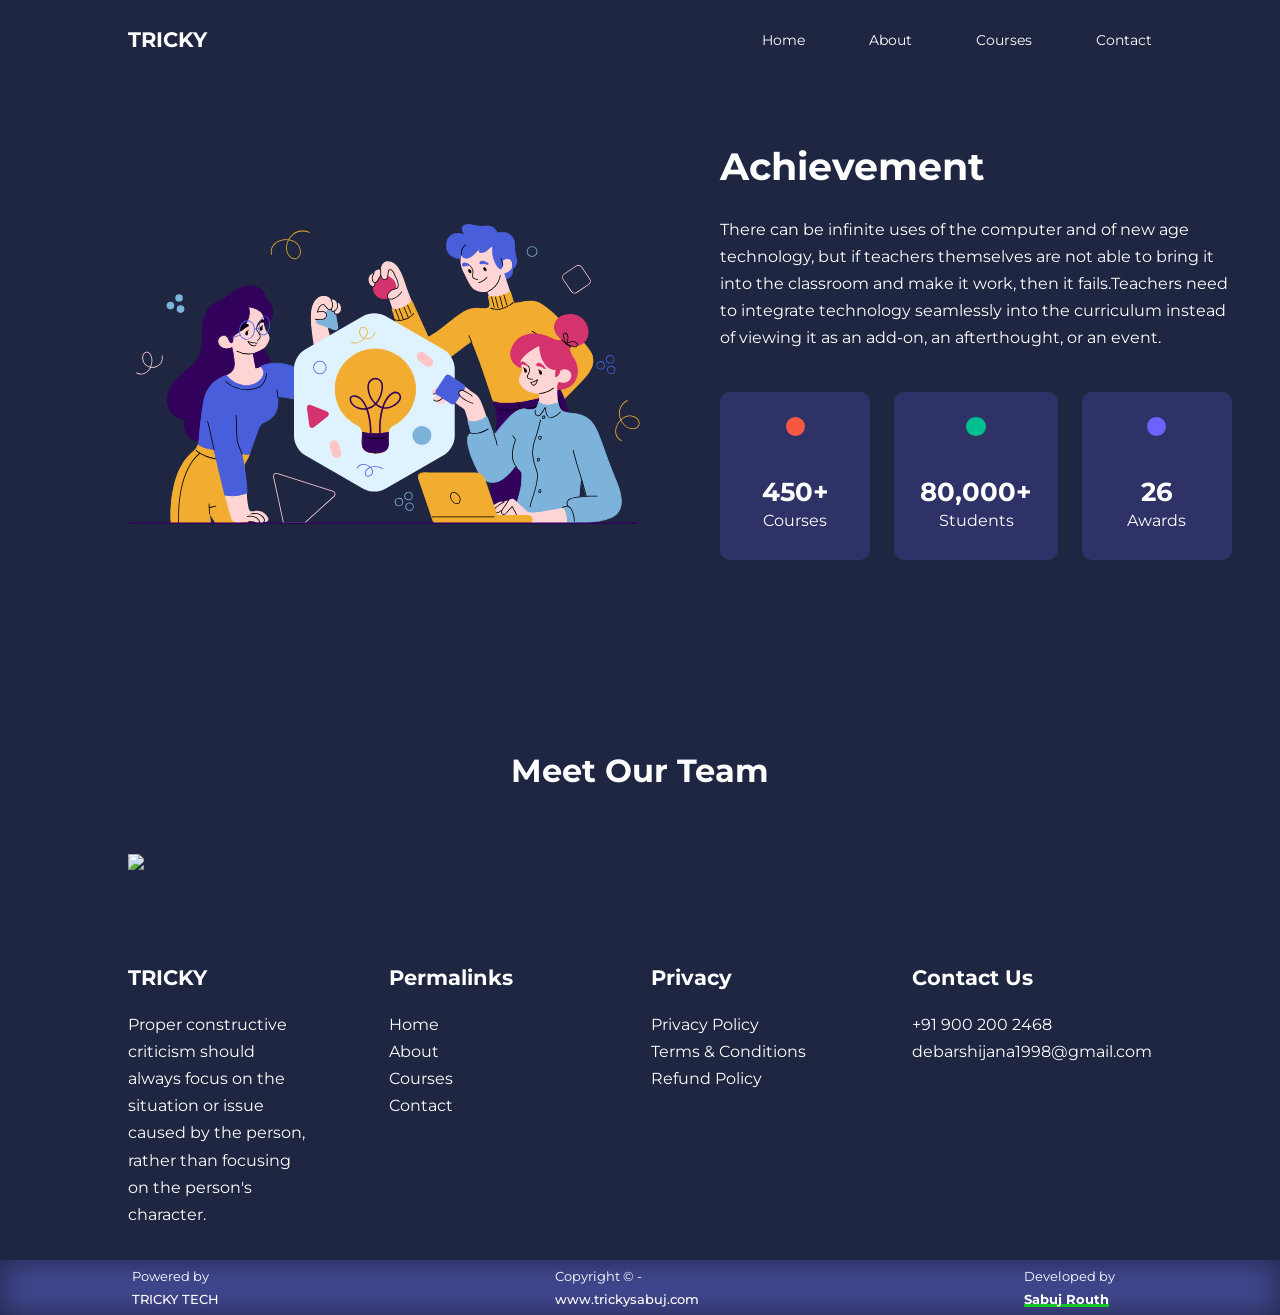
==== about.html @ ba18d48e "Adding about page" ====
<!DOCTYPE html>
<html lang="en">

<head>
    <meta charset="UTF-8">
    <meta http-equiv="X-UA-Compatible" content="IE=edge">
    <meta name="viewport" content="width=device-width, initial-scale=1.0">
    <title>TRICKY - A Responsive Multipage Personal Website using html, css, javascript.</title>
    <link rel="stylesheet" href="./css/style.css">
    <link rel="stylesheet" href="./css/about.css">

    <!-- iconscout -->
    <link rel="stylesheet" href="https://unicons.iconscout.com/release/v2.1.5/css/unicons.css">

    <!-- Google Font -->
    <link rel="preconnect" href="https://fonts.googleapis.com">
    <link rel="preconnect" href="https://fonts.gstatic.com" crossorigin>
    <link href="https://fonts.googleapis.com/css2?family=Montserrat:wght@300;400;500;600;700;800;900&display=swap"
        rel="stylesheet">


</head>

<body>
    <!-- Navbar -->
    <nav>
        <div class="container nav_container">
            <a href="index.html">
                <h4>TRICKY</h4>
            </a>
            <ui class="nav_menu">
                <li><a href="index.html">Home</a></li>
                <li><a href="about.html">About</a></li>
                <li><a href="course.html">Courses</a></li>
                <li><a href="contact.html">Contact</a></li>
            </ui>
            <button id="open-menu-btn"><i class="uil uil-bars"></i></button>
            <button id="close-menu-btn"><i class="uil uil-multiply"></i></button>
        </div>
    </nav>


    <section class="about_achievements">
        <div class="container about_achievements-container">
            <div class="about_achievements-left">
                <img src="./images/62x17504.svg" alt="">
            </div>
            <div class="about_achievements-right">
                <h1>Achievement</h1>
                <p>There can be infinite uses of the computer and of new age technology, but if teachers themselves are
                    not able to bring it into the classroom and make it work, then it fails.Teachers need to integrate
                    technology seamlessly into the curriculum instead of viewing it as an add-on, an afterthought, or an
                    event.</p>
                <div class="achievements_cards">
                    <article class="achievement_card">
                        <span class="achievement_icon">
                            <i class="uil uil-video"></i>
                        </span>
                        <h3>450+</h3>
                        <p>Courses</p>
                    </article>

                    <article class="achievement_card">
                        <span class="achievement_icon">
                            <i class="uil uil-user-plus"></i>
                        </span>
                        <h3>80,000+</h3>
                        <p>Students</p>
                    </article>

                    <article class="achievement_card">
                        <span class="achievement_icon">
                            <i class="uil uil-award"></i>
                        </span>
                        <h3>26</h3>
                        <p>Awards</p>
                    </article>
                </div>
            </div>
        </div>
    </section>


    <section class="team">
        <h2>Meet Our Team</h2>
        <div class="container team_container">
            <article class="team_member">
                <div class="team_member-image">
                    <img src="https://source.unsplash.com/mEZ3PoFGs_k/2400x3600">
                </div>
            </article>
        </div>
    </section>














    <footer>
        <div class="container footer_container">
            <div class="footer_1">
                <a href="index.html" class="footer_logo">
                    <h4>TRICKY</h4>
                </a>
                <P>
                    Proper constructive criticism should always
                    focus on the situation or issue caused by the person,
                    rather than focusing on the person's character.
                </P>
            </div>

            <div class="footer_2">
                <h4>Permalinks</h4>
                <ul class="permalinks">
                    <li><a href="index.html">Home</a></li>
                    <li><a href="about.html">About</a></li>
                    <li><a href="course.html">Courses</a></li>
                    <li><a href="contact.html">Contact</a></li>
                </ul>
            </div>

            <div class="footer_3">
                <h4>Privacy</h4>
                <ul class="privacy">
                    <li><a href="#">Privacy Policy</a></li>
                    <li><a href="#">Terms & Conditions</a></li>
                    <li><a href="#">Refund Policy</a></li>
                </ul>
            </div>

            <div class="footer_4">
                <h4>Contact Us</h4>
                <div>
                    <p><a href="tel:9002002468">+91 900 200 2468</a></p>
                    <p><a href="mailto:debarshijana1998@gmail.com">debarshijana1998@gmail.com</a></p>
                </div>
                <ui class="footer_socials">
                    <li class="rotate_icon">
                        <a href="https://www.facebook.com/sabujrouth2000"><i class="uil uil-facebook"></i></a>
                    </li>
                    <li class="rotate_icon">
                        <a href="https://www.instagram.com/iamsabujrouth/"><i class="uil uil-instagram"></i></a>
                    </li>
                    <li class="rotate_icon">
                        <a href="https://twitter.com/sabujrouth"><i class="uil uil-twitter"></i></a>
                    </li>
                    <li class="rotate_icon">
                        <a href="https://www.linkedin.com/in/sabuj-routh-168052175/"><i
                                class="uil uil-linkedin"></i></a>
                    </li>
                    <li class="rotate_icon">
                        <a href="https://github.com/sabujrouth2000"><i class="uil uil-github"></i></a>
                    </li>
                    <li class="rotate_icon">
                        <a href="https://www.youtube.com/channel/UCEs2rzSgex_l1B_Z2iqxURw"><i
                                class="uil uil-youtube"></i></a>
                    </li>
                </ui>
            </div>
        </div>

        <div class="footer_copyright">
            <div class="copyright_width">
                <small>Powered by <a class="font_weight">TRICKY TECH</a></small>
                <small>Copyright &copy; - <a class="font_weight">www.trickysabuj.com</a></small>
                <small>Developed by
                    <a href="mailto:iamsabujrouth@gmail.com" class="active"> Sabuj Routh</a>
                </small>
            </div>
        </div>
    </footer>


    <script src="./main.js"></script>


</body>

</html>
---- css/style.css ----
* {
    margin: 0;
    padding: 0;
    border: 0;
    outline: 0;
    text-decoration: none;
    list-style: none;
    box-sizing: border-box;
}

:root {
    --color-primary: #6c63ff;
    --color-success: #00bf8e;
    --color-warning: #f7c94b;
    --color-danger: #f75842;
    --color-danger-variant: Orgba(247, 88, 66, 0.4);
    --color-white: #fff;
    --color-light: rgba(255, 255, 255, 0.7);
    --color-black: #000;
    --color-bg: #1f2641;
    --color-bg1: #2e3267;
    --color-bg2: #424890;

    --container-width-1g: 80%;
    --container-width-md: 90%;
    --container-width-sm: 94%;

    --transition: all 400ms ease;
    --border-radius: 5px;
}

body {
    font-family: 'Montserrat', sans-serif;
    line-height: 1.7;
    color: var(--color-white);
    background: var(--color-bg);
}

.container {
    width: var(--container-width-1g);
    margin: auto;
}

section {
    padding: 6rem 0;
}

section h2 {
    text-align: center;
    margin-bottom: 4rem;
}

h1,
h2,
h3,
h4,
h5 {
    line-height: 1.2;
}

h1 {
    font-size: 2.4rem;
}

h2 {
    font-size: 2rem;
}

h3 {
    font-size: 1.6rem;
}

h4 {
    font-size: 1.3rem;
}

a {
    color: var(--color-white);
}

img {
    width: 100%;
    display: block;
    object-fit: cover;
}

/* ====================================Navbar Style Using CSS==================================== */
.btn {
    display: inline-block;
    background: var(--color-white);
    color: var(--color-black);
    padding: 1rem 2rem;
    border: 1px solid transparent;
    font-weight: 500;
    transition: var(--transition);
    border-radius: var(--border-radius);
}

.btn:hover {
    background: transparent;
    color: var(--color-white);
    border-color: var(--color-white);
}

.btn-primary {
    background: var(--color-danger);
    color: var(--color-white);
}

nav {
    background: transparent;
    width: 100vw;
    height: 5rem;
    position: fixed;
    top: 0;
    z-index: 11;
}

/* ====================================Cahnge Navbar Styles on Scrolling Using Javascript==================================== */
.window-scroll {
    background-color: var(--color-bg1);
    box-shadow: 0 1rem 2rem rgba(0, 0, 0, 0.3);
}

.nav_container {
    height: 100%;
    display: flex;
    justify-content: space-between;
    align-items: center;
}

nav button {
    display: none;
}

.nav_menu {
    display: flex;
    align-items: center;
    gap: 4rem;
}

.nav_menu a {
    font-size: 0.9rem;
    transition: var(--transition);
}

.nav_menu a:hover {
    color: var(--color-bg2);
}

/* ====================================Categories Style Using CSS==================================== */
header {
    position: relative;
    top: 5rem;
    overflow: hidden;
    height: 70vh;
    margin-bottom: 5rem;
}

.header_container {
    display: grid;
    grid-template-columns: 1fr 1fr;
    align-items: center;
    gap: 5rem;
    height: 100%;
}

.header_left p {
    margin: 1rem 0 2.4rem;
}

/* ====================================Categories Style Using CSS==================================== */
.categories {
    background: var(--color-bg1);
    height: 33rem;
}

.categories h1 {
    line-height: 1;
    margin-bottom: 3rem;
}

.categories_container {
    display: grid;
    grid-template-columns: 40% 60%;
}

.categories_left {
    margin-right: 4rem;
}

.categories_left p {
    margin: 1rem 0 3rem;
}

.categories_right {
    display: grid;
    grid-template-columns: repeat(3, 1fr);
    gap: 1.2rem;
}

.category {
    background: var(--color-bg2);
    padding: 2rem;
    border-radius: 20px;
    transition: var(--transition);
}

.category:hover {
    box-shadow: 0 3rem 3rem rgba(0, 0, 0, 0.3);
    z-index: 1;
}

.category:nth-child(2) .category_icon {
    background: var(--color-danger);
}

.category:nth-child(3) .category_icon {
    background: var(--color-success);
}

.category:nth-child(4) .category_icon {
    background: var(--color-warning);
}

.category:nth-child(5) .category_icon {
    background: var(--color-success);
}

.category_icon {
    background: var(--color-primary);
    padding: 0.7rem;
    border-radius: 12px;
}

.category h5 {
    margin: 2rem 0 1rem;
}

.category p {
    font-size: 0.85rem;
}

/* ====================================Courses Style Using CSS==================================== */
.courses {
    margin-top: 10rem;
}

.courses_container {
    display: grid;
    grid-template-columns: repeat(3, 1fr);
    gap: 2rem;

}

.course {
    background: var(--color-bg1);
    text-align: center;
    border: 1px solid transparent;
    transition: var(--transition);
    border-radius: var(--border-radius);
}

.course:hover {
    background: transparent;
    border-color: var(--color-primary);
}

.popular_courses_image {
    border-radius: var(--border-radius);
}

.course_info {
    padding: 2rem;
}

.course_info p {
    margin: 1.2rem 0 2rem;
    font-size: 0.9rem;
}

/* ====================================FAQs CSS==================================== */
.faqs {
    background: var(--color-bg1);
    box-shadow: inset 0 0 3rem rgba(0, 0, 0, 0.5);
}

.faqs_container {
    display: grid;
    grid-template-columns: 1fr 1fr;
    gap: 1rem;
}

.faq {
    padding: 2rem;
    display: flex;
    align-items: center;
    gap: 1.4rem;
    height: fit-content;
    background: var(--color-primary);
    cursor: pointer;
    border-radius: var(--border-radius);
}

.faq h4 {
    font-size: 1rem;
    line-height: 2.2;
}

.faq_icon {
    align-self: flex-start;
    font-size: 1.2rem;
}

.faq p {
    margin: 0.8rem;
    display: none;
}

.faq.open p {
    display: block;
}


/* ====================================Testimonials style using css==================================== */

.testimonials_container {
    overflow-x: hidden;
    position: relative;
    margin-bottom: 5rem;
}

.testimonials {
    padding-top: 2rem;
}

.avtar {
    width: 6rem;
    height: 6rem;
    border-radius: 50%;
    overflow: hidden;
    margin: 0 auto 1rem;
    border: 0.3rem solid var(--color-primary);
}

.testimonial_info {
    text-align: center;
}

.testimonial_body {
    background: var(--color-primary);
    padding: 2rem;
    margin-top: 3rem;
    position: relative;
    border-radius: var(--border-radius);
}

.testimonial_body::before {
    content: "";
    display: block;
    background: linear-gradient(135deg,
            transparent,
            var(--color-primary),
            var(--color-primary),
            var(--color-primary));
    width: 3rem;
    height: 3rem;
    position: absolute;
    left: 46%;
    top: -1.5rem;
    transform: rotate(45deg);
}

/* Footer style using css */
.footer {
    background: var(--color-bg1);
    padding-top: 5rem;
}

.footer_container {
    display: grid;
    grid-template-columns: repeat(4, 1fr);
    gap: 5rem;
}

.footer_container>div h4 {
    margin-bottom: 1.2rem;
}

.footer_1 p {
    margin: 0 0 2rem;
}

.footer ul li {
    margin-bottom: 0.7rem;
}

footer ul li a:hover {
    text-decoration: underline;
}

.footer_socials {
    display: flex;
    gap: 1rem;
    font-size: 25px;
    margin-top: 2rem;
}

.rotate_icon:hover {
    transition: 0.70s;
    transform: rotate(360deg);
    -webkit-transform: rotate(360deg);
    -ms-transform: rotate(360deg);

}

.footer_copyright {
    background: var(--color-bg2);
    padding: 5px;
    box-shadow: inset 0 0 2rem rgba(0, 0, 0, 0.5);
}

.copyright_width {
    width: var(--container-width-1g);
    display: flex;
    margin: 0 10%;
    gap: 19.2rem;
    
}

.font_weight {
    font-weight: 500;
}

.active {
    font-weight: 700;
    box-shadow: inset 0 -3px 0 0 rgba(0, 255, 0, 0.70);
}

/* =====================================Media Quaries for TABLETS============================================================================== */

@media screen and (max-width: 1024px) {
    /* body {
        background: rgb(7, 159, 116);
    } */

    .container {
        width: var(--container-width-md);
    }

    h1 {
        font-size: 2.2rem;
    }

    h2 {
        font-size: 1.7rem;
    }

    h3 {
        font-size: 1.4rem;
    }

    h4 {
        font-size: 1.2rem;
    }

    /* ====================================NAVBAR==================================== */
    nav button {
        display: inline-block;
        background: transparent;
        font-size: 1.8rem;
        color: var(--color-white);
        cursor: pointer;
    }

    nav button#close-menu-btn {
        display: none;
    }

    .nav_menu {
        position: fixed;
        top: 5rem;
        right: 5%;
        height: fit-content;
        width: 18rem;
        flex-direction: column;
        gap: 0;
        display: none;
    }

    .nav_menu li {
        width: 100%;
        height: 5.8rem;
        animation: animateNavItems 400ms linear forwards;
        transform-origin: top right;
        opacity: 0;
    }

    .nav_menu li:nth-child(2) {
        animation-delay: 100ms;
    }

    .nav_menu li:nth-child(3) {
        animation-delay: 200ms;
    }

    .nav_menu li:nth-child(4) {
        animation-delay: 300ms;
    }

    @keyframes animateNavItems {
        0% {
            transform: rotateZ(-90deg) rotateX(90deg) scale(0.1);
        }

        100% {
            transform: rotateZ(0) rotateX(0) scale(1);
            opacity: 1;
        }
    }


    .nav_menu li a {
        background: var(--color-primary);
        box-shadow: -4rem 6rem 10rem rgba(0, 0, 0, 0.6);
        width: 100%;
        height: 100%;
        display: grid;
        place-items: center;
    }

    .nav_menu li a:hover {
        background: var(--color-bg2);
        color: var(--color-white);

    }

    /* ====================================HEADER==================================== */

    header {
        height: 52vh;
        margin-bottom: 4rem;
    }

    .header_container {
        gap: 0;
        padding-bottom: 3rem;
    }

    /* ====================================CATEGORIES==================================== */

    .categories {
        height: auto;
    }

    .categories_container {
        grid-template-columns: 1fr;
        gap: 3rem;
    }

    .categories_left {
        margin-right: 0;
    }

    /* ====================================POPULAR COURSES==================================== */

    .courses {
        margin-top: 0;
    }

    .courses_container {
        grid-template-columns: 1fr 1fr;
    }

    /* ====================================FAQ==================================== */
    .faqs_container {
        grid-template-columns: 1fr;
    }

    .faq {
        padding: 1.5rem;
    }

    .testimonial_body::before {
        content: "";
        display: block;
        background: linear-gradient(135deg,
                transparent,
                var(--color-primary),
                var(--color-primary),
                var(--color-primary));
        width: 3rem;
        height: 3rem;
        position: absolute;
        left: 45%;
        top: -1.5rem;
        transform: rotate(45deg);
    }

    /* ====================================FOOTER==================================== */
    .footer_container {
        grid-template-columns: 1fr 1fr;
        gap: 1rem 5rem;
        margin-bottom: 2rem;
    }

    .copyright_width {
        width: var(--container-width-md);
        gap: 9.1rem;
        margin: 0 5%;
    }
}

/* ====================================MEDIA QUARIES (PHONES)==================================================================================== */

@media screen and (max-width: 600px) {
    .container {
        width: var(--container-width-sm);
    }

    /* ====================================NAV MENU==================================== */

    .nav_menu {
        right: 3%;
    }

    /* ====================================HEADER==================================== */
    header {
        height: 100vh;
    }

    .header_container {
        grid-template-columns: 1fr;
        text-align: center;
        margin-top: 0;
    }

    .header_left p {
        margin-bottom: 1.3rem;
    }

    /* ====================================CATEGORIES==================================== */
    .categories_right {
        grid-template-columns: 1fr 1fr;
        gap: 0.7rem;
    }

    /* .categories_left {
        text-align: center;
    } */

    .category {
        padding: 1rem;
        border-radius: 1rem;
    }

    .category_icon {
        margin-top: 4px;
        display: inline-block;
    }

    /* ====================================COURSES==================================== */
    .courses_container {
        grid-template-columns: 1fr;
    }

    .testimonial_body {
        padding: 1.2rem;
    }

    .testimonial_body::before {
        content: "";
        display: block;
        background: linear-gradient(135deg,
                transparent,
                var(--color-primary),
                var(--color-primary),
                var(--color-primary));
        width: 3rem;
        height: 3rem;
        position: absolute;
        left: 44%;
        top: -1.5rem;
        transform: rotate(45deg);
    }

    /* ====================================FOOTER==================================== */
    .footer_container {
        grid-template-columns: 1fr;
        text-align: center;
        gap: 2rem;
    }

    .footer_1 p {
        margin: 1rem auto;
    }

    .footer_socials {
        justify-content: center;
    }

    .copyright_width {
        width: var(--container-width-sm);
        display: grid;
        text-align: center;
        margin: 0 3%;
        gap: 0.7rem;
    }
}
---- css/about.css ----
/* =================================ACHIEVEMENT============================= */

.about_achievements {
    margin-top: 3rem;
}

.about_achievements-container {
    display: grid;
    grid-template-columns: 50% 50%;
    gap: 5rem;
}

.about_achievements-left {
    margin-top: 5rem;
}

.about_achievements-right>p {
    margin: 1.6rem 0 2.5rem;
}

.achievements_cards {
    display: grid;
    grid-template-columns: repeat(3, 1fr);
    gap: 1.5rem;
}

.achievement_card {
    background-color: var(--color-bg1);
    padding: 1.6rem;
    border-radius: 10px;
    text-align: center;
    transition: var(--transition);
}

.achievement_card:hover {
    background: var(--color-bg2);
    box-shadow: 0 3rem 3rem rgba(0, 0, 0, 0.3);
}

.achievement_icon {
    background-color: var(--color-danger);
    padding: 0.6rem;
    border-radius: 10px;
    display: inline-block;
    margin-bottom: 2rem;
    font-size: 2rem;
}

.achievement_card:nth-child(2) .achievement_icon {
    background: var(--color-success);
}

.achievement_card:nth-child(3) .achievement_icon {
    background: var(--color-primary);
}
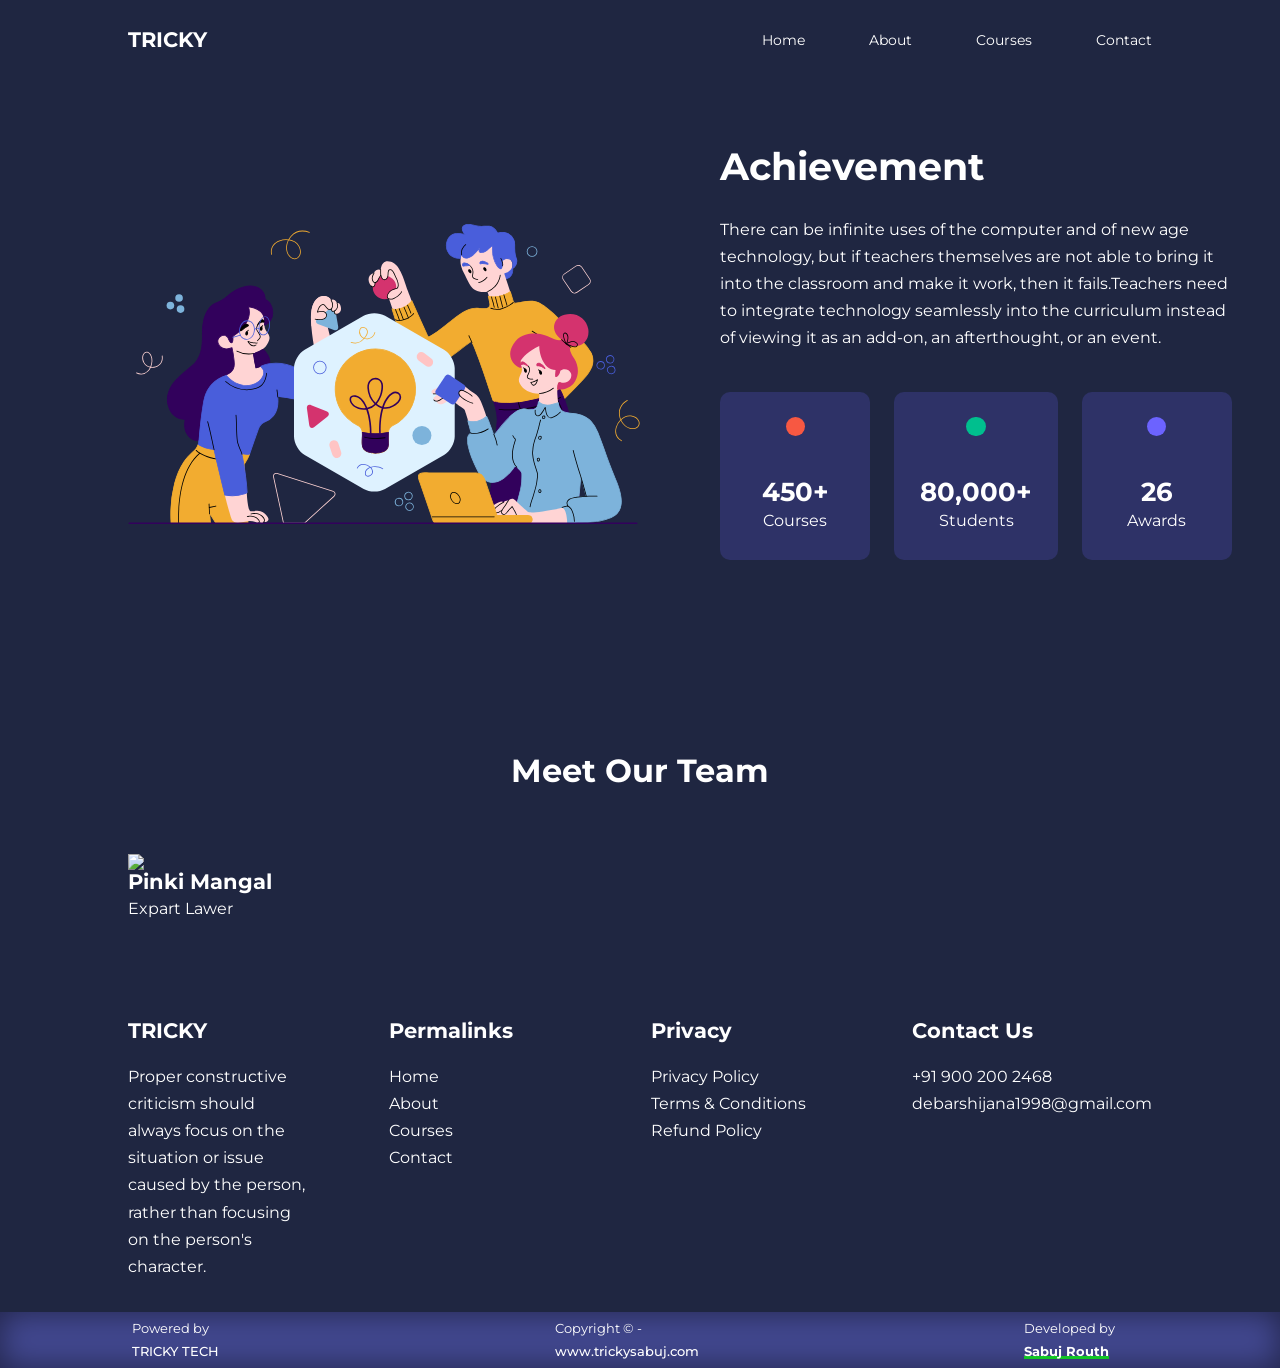
==== commit d5488056: "Adding about page" ====
--- a/about.html
+++ b/about.html
@@ -87,6 +87,15 @@
             <article class="team_member">
                 <div class="team_member-image">
                     <img src="https://source.unsplash.com/mEZ3PoFGs_k/2400x3600">
+                </div>
+                <div class="team_member-info">
+                    <h4>Pinki Mangal</h4>
+                    <p>Expart Lawer</p>
+                </div>
+                <div class="team_member-socials">
+                    <a href="www.instagram.com" target="_blank"><i class="uil uil-instagram"></i></a>
+                    <a href="www.twitter.com" target="_blank"><i class="uil uil-twitter-alt"></i></a>
+                    <a href="www.linkdin.com" target="_blank"><i class="uil uil-linkedin-alt"></i></a>
                 </div>
             </article>
         </div>
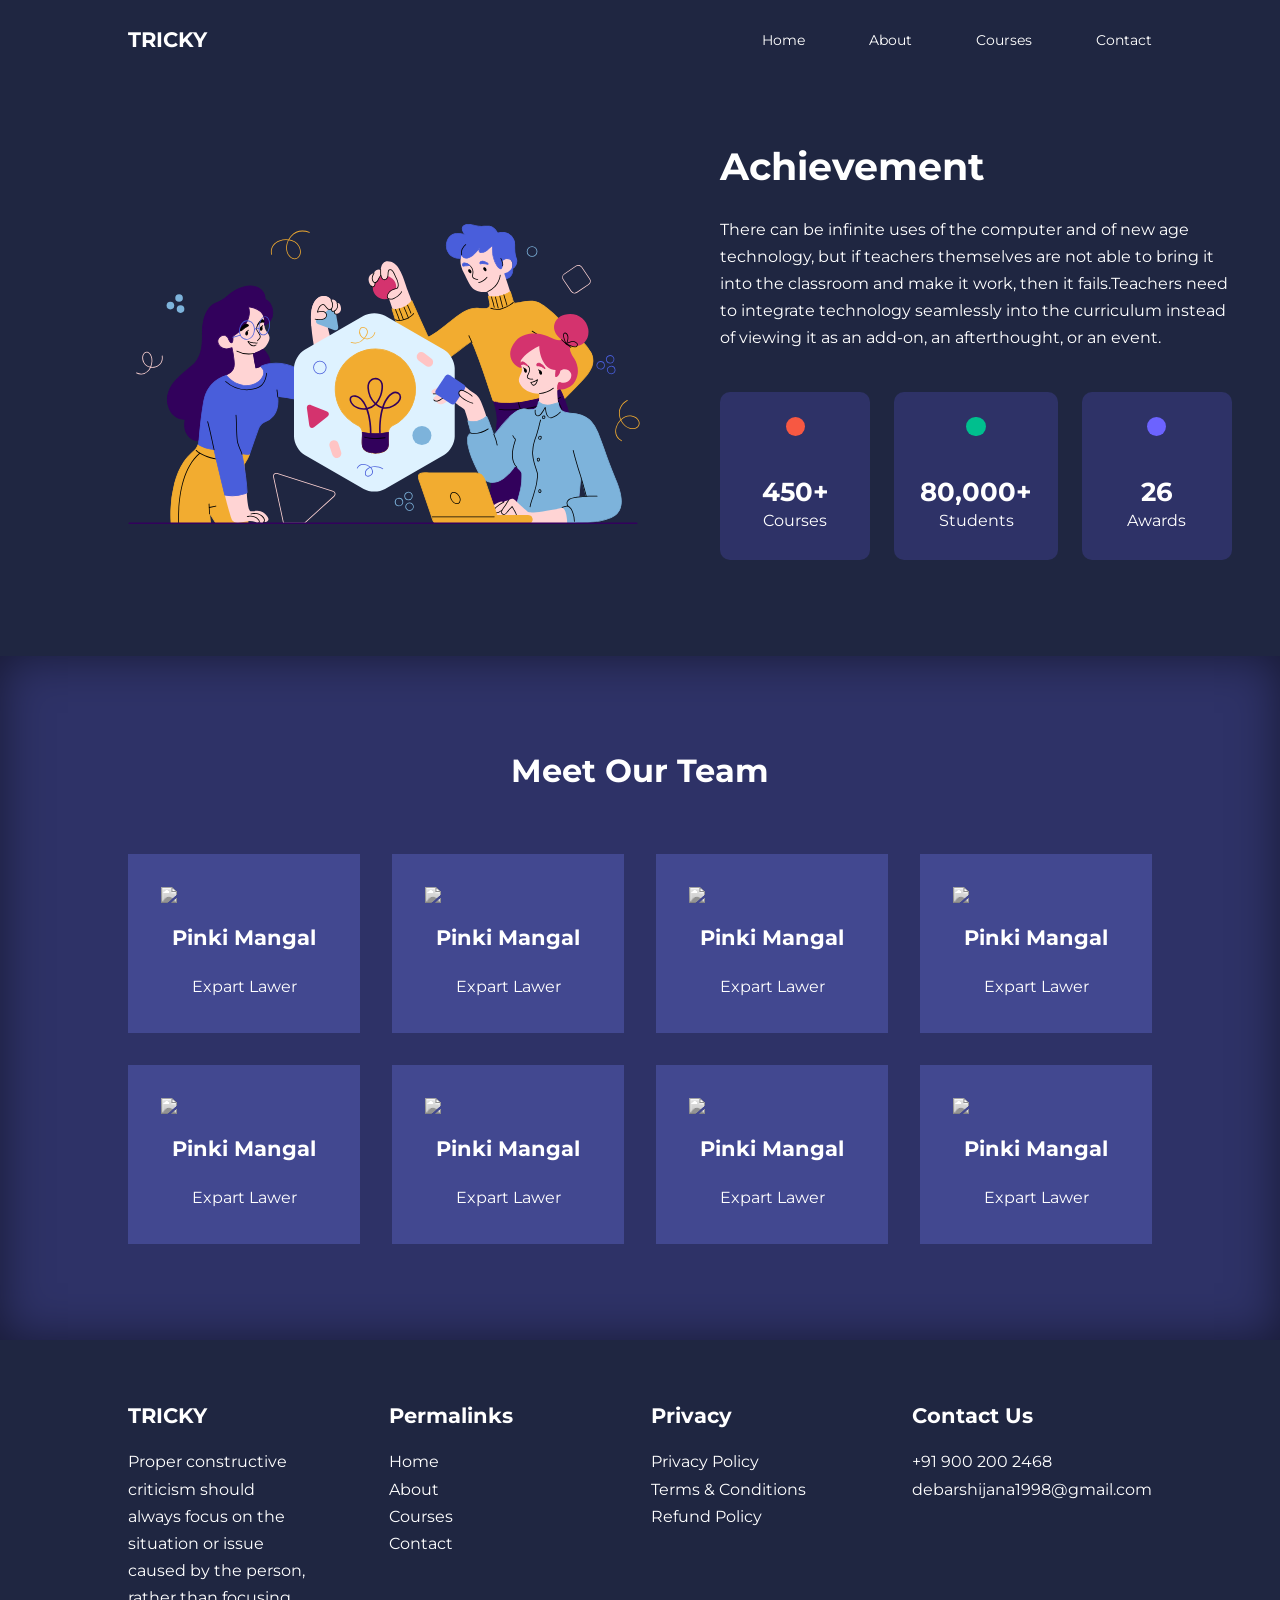
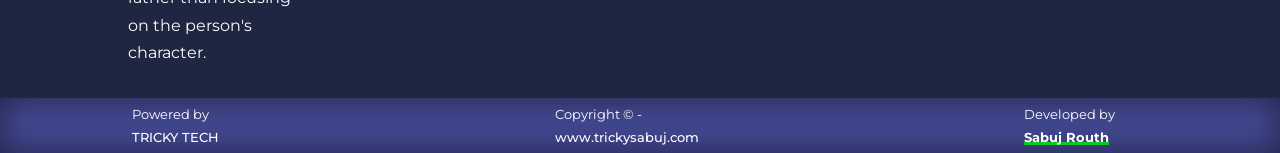
==== commit 7feb25b2: "Adding about page" ====
--- a/about.html
+++ b/about.html
@@ -84,6 +84,112 @@
     <section class="team">
         <h2>Meet Our Team</h2>
         <div class="container team_container">
+
+            <article class="team_member">
+                <div class="team_member-image">
+                    <img src="https://source.unsplash.com/mEZ3PoFGs_k/2400x3600">
+                </div>
+                <div class="team_member-info">
+                    <h4>Pinki Mangal</h4>
+                    <p>Expart Lawer</p>
+                </div>
+                <div class="team_member-socials">
+                    <a href="www.instagram.com" target="_blank"><i class="uil uil-instagram"></i></a>
+                    <a href="www.twitter.com" target="_blank"><i class="uil uil-twitter-alt"></i></a>
+                    <a href="www.linkdin.com" target="_blank"><i class="uil uil-linkedin-alt"></i></a>
+                </div>
+            </article>
+
+            <article class="team_member">
+                <div class="team_member-image">
+                    <img src="https://source.unsplash.com/mEZ3PoFGs_k/2400x3600">
+                </div>
+                <div class="team_member-info">
+                    <h4>Pinki Mangal</h4>
+                    <p>Expart Lawer</p>
+                </div>
+                <div class="team_member-socials">
+                    <a href="www.instagram.com" target="_blank"><i class="uil uil-instagram"></i></a>
+                    <a href="www.twitter.com" target="_blank"><i class="uil uil-twitter-alt"></i></a>
+                    <a href="www.linkdin.com" target="_blank"><i class="uil uil-linkedin-alt"></i></a>
+                </div>
+            </article>
+
+            <article class="team_member">
+                <div class="team_member-image">
+                    <img src="https://source.unsplash.com/mEZ3PoFGs_k/2400x3600">
+                </div>
+                <div class="team_member-info">
+                    <h4>Pinki Mangal</h4>
+                    <p>Expart Lawer</p>
+                </div>
+                <div class="team_member-socials">
+                    <a href="www.instagram.com" target="_blank"><i class="uil uil-instagram"></i></a>
+                    <a href="www.twitter.com" target="_blank"><i class="uil uil-twitter-alt"></i></a>
+                    <a href="www.linkdin.com" target="_blank"><i class="uil uil-linkedin-alt"></i></a>
+                </div>
+            </article>
+
+            <article class="team_member">
+                <div class="team_member-image">
+                    <img src="https://source.unsplash.com/mEZ3PoFGs_k/2400x3600">
+                </div>
+                <div class="team_member-info">
+                    <h4>Pinki Mangal</h4>
+                    <p>Expart Lawer</p>
+                </div>
+                <div class="team_member-socials">
+                    <a href="www.instagram.com" target="_blank"><i class="uil uil-instagram"></i></a>
+                    <a href="www.twitter.com" target="_blank"><i class="uil uil-twitter-alt"></i></a>
+                    <a href="www.linkdin.com" target="_blank"><i class="uil uil-linkedin-alt"></i></a>
+                </div>
+            </article>
+
+            <article class="team_member">
+                <div class="team_member-image">
+                    <img src="https://source.unsplash.com/mEZ3PoFGs_k/2400x3600">
+                </div>
+                <div class="team_member-info">
+                    <h4>Pinki Mangal</h4>
+                    <p>Expart Lawer</p>
+                </div>
+                <div class="team_member-socials">
+                    <a href="www.instagram.com" target="_blank"><i class="uil uil-instagram"></i></a>
+                    <a href="www.twitter.com" target="_blank"><i class="uil uil-twitter-alt"></i></a>
+                    <a href="www.linkdin.com" target="_blank"><i class="uil uil-linkedin-alt"></i></a>
+                </div>
+            </article>
+
+            <article class="team_member">
+                <div class="team_member-image">
+                    <img src="https://source.unsplash.com/mEZ3PoFGs_k/2400x3600">
+                </div>
+                <div class="team_member-info">
+                    <h4>Pinki Mangal</h4>
+                    <p>Expart Lawer</p>
+                </div>
+                <div class="team_member-socials">
+                    <a href="www.instagram.com" target="_blank"><i class="uil uil-instagram"></i></a>
+                    <a href="www.twitter.com" target="_blank"><i class="uil uil-twitter-alt"></i></a>
+                    <a href="www.linkdin.com" target="_blank"><i class="uil uil-linkedin-alt"></i></a>
+                </div>
+            </article>
+
+            <article class="team_member">
+                <div class="team_member-image">
+                    <img src="https://source.unsplash.com/mEZ3PoFGs_k/2400x3600">
+                </div>
+                <div class="team_member-info">
+                    <h4>Pinki Mangal</h4>
+                    <p>Expart Lawer</p>
+                </div>
+                <div class="team_member-socials">
+                    <a href="www.instagram.com" target="_blank"><i class="uil uil-instagram"></i></a>
+                    <a href="www.twitter.com" target="_blank"><i class="uil uil-twitter-alt"></i></a>
+                    <a href="www.linkdin.com" target="_blank"><i class="uil uil-linkedin-alt"></i></a>
+                </div>
+            </article>
+
             <article class="team_member">
                 <div class="team_member-image">
                     <img src="https://source.unsplash.com/mEZ3PoFGs_k/2400x3600">
@@ -100,14 +206,6 @@
             </article>
         </div>
     </section>
-
-
-
-
-
-
-
-
 
 
 
--- a/css/about.css
+++ b/css/about.css
@@ -52,4 +52,48 @@
 
 .achievement_card:nth-child(3) .achievement_icon {
     background: var(--color-primary);
+}
+
+/* ===================================TEAM================================ */
+
+.team {
+    background: var(--color-bg1);
+    box-shadow: inset 0 0 3rem rgba(0, 0, 0, 0.5);
+}
+
+.team_container {
+    display: grid;
+    grid-template-columns: repeat(4, 1fr);
+    gap: 2rem;
+}
+
+.team_member {
+    background: var(--color-bg2);
+    padding: 2rem;
+    border: 1px solid transparent;
+    transition: var(--transition);
+}
+
+.team_member:hover {
+    background: transparent;
+    border-color: var(--color-primary);
+}
+
+.team_member-image img {
+    filter: saturate(0);
+}
+
+.team_member:hover img {
+    filter: saturate(1);
+}
+
+.team_member-info * {
+    text-align: center;
+    margin-top: 1.4rem;
+}
+
+/* =================================CONTAINER===================================== */
+
+.footer_container {
+    margin-top: 4rem;
 }
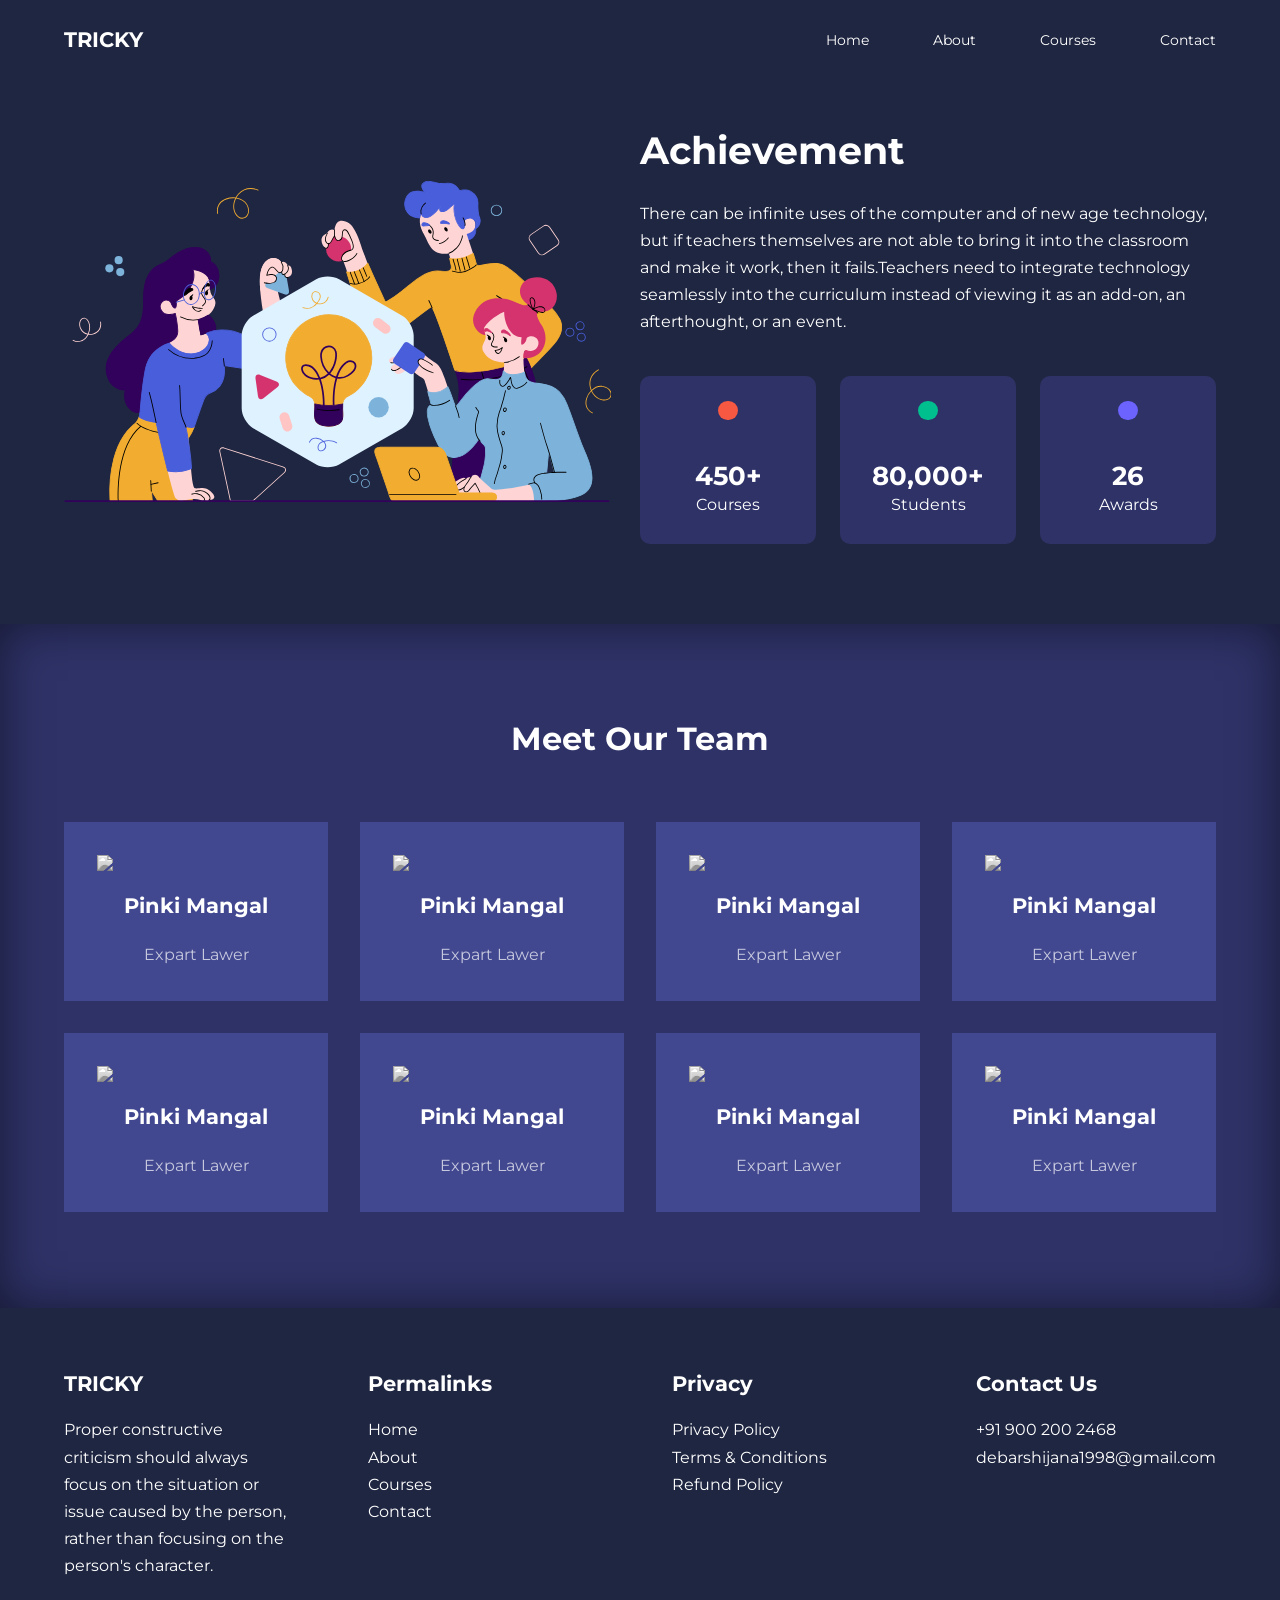
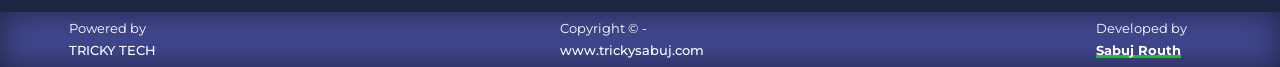
==== commit f2799b60: "Adding about page" ====
--- a/about.html
+++ b/about.html
@@ -87,112 +87,112 @@
 
             <article class="team_member">
                 <div class="team_member-image">
-                    <img src="https://source.unsplash.com/mEZ3PoFGs_k/2400x3600">
-                </div>
-                <div class="team_member-info">
-                    <h4>Pinki Mangal</h4>
-                    <p>Expart Lawer</p>
-                </div>
-                <div class="team_member-socials">
-                    <a href="www.instagram.com" target="_blank"><i class="uil uil-instagram"></i></a>
-                    <a href="www.twitter.com" target="_blank"><i class="uil uil-twitter-alt"></i></a>
-                    <a href="www.linkdin.com" target="_blank"><i class="uil uil-linkedin-alt"></i></a>
-                </div>
-            </article>
-
-            <article class="team_member">
-                <div class="team_member-image">
-                    <img src="https://source.unsplash.com/mEZ3PoFGs_k/2400x3600">
-                </div>
-                <div class="team_member-info">
-                    <h4>Pinki Mangal</h4>
-                    <p>Expart Lawer</p>
-                </div>
-                <div class="team_member-socials">
-                    <a href="www.instagram.com" target="_blank"><i class="uil uil-instagram"></i></a>
-                    <a href="www.twitter.com" target="_blank"><i class="uil uil-twitter-alt"></i></a>
-                    <a href="www.linkdin.com" target="_blank"><i class="uil uil-linkedin-alt"></i></a>
-                </div>
-            </article>
-
-            <article class="team_member">
-                <div class="team_member-image">
-                    <img src="https://source.unsplash.com/mEZ3PoFGs_k/2400x3600">
-                </div>
-                <div class="team_member-info">
-                    <h4>Pinki Mangal</h4>
-                    <p>Expart Lawer</p>
-                </div>
-                <div class="team_member-socials">
-                    <a href="www.instagram.com" target="_blank"><i class="uil uil-instagram"></i></a>
-                    <a href="www.twitter.com" target="_blank"><i class="uil uil-twitter-alt"></i></a>
-                    <a href="www.linkdin.com" target="_blank"><i class="uil uil-linkedin-alt"></i></a>
-                </div>
-            </article>
-
-            <article class="team_member">
-                <div class="team_member-image">
-                    <img src="https://source.unsplash.com/mEZ3PoFGs_k/2400x3600">
-                </div>
-                <div class="team_member-info">
-                    <h4>Pinki Mangal</h4>
-                    <p>Expart Lawer</p>
-                </div>
-                <div class="team_member-socials">
-                    <a href="www.instagram.com" target="_blank"><i class="uil uil-instagram"></i></a>
-                    <a href="www.twitter.com" target="_blank"><i class="uil uil-twitter-alt"></i></a>
-                    <a href="www.linkdin.com" target="_blank"><i class="uil uil-linkedin-alt"></i></a>
-                </div>
-            </article>
-
-            <article class="team_member">
-                <div class="team_member-image">
-                    <img src="https://source.unsplash.com/mEZ3PoFGs_k/2400x3600">
-                </div>
-                <div class="team_member-info">
-                    <h4>Pinki Mangal</h4>
-                    <p>Expart Lawer</p>
-                </div>
-                <div class="team_member-socials">
-                    <a href="www.instagram.com" target="_blank"><i class="uil uil-instagram"></i></a>
-                    <a href="www.twitter.com" target="_blank"><i class="uil uil-twitter-alt"></i></a>
-                    <a href="www.linkdin.com" target="_blank"><i class="uil uil-linkedin-alt"></i></a>
-                </div>
-            </article>
-
-            <article class="team_member">
-                <div class="team_member-image">
-                    <img src="https://source.unsplash.com/mEZ3PoFGs_k/2400x3600">
-                </div>
-                <div class="team_member-info">
-                    <h4>Pinki Mangal</h4>
-                    <p>Expart Lawer</p>
-                </div>
-                <div class="team_member-socials">
-                    <a href="www.instagram.com" target="_blank"><i class="uil uil-instagram"></i></a>
-                    <a href="www.twitter.com" target="_blank"><i class="uil uil-twitter-alt"></i></a>
-                    <a href="www.linkdin.com" target="_blank"><i class="uil uil-linkedin-alt"></i></a>
-                </div>
-            </article>
-
-            <article class="team_member">
-                <div class="team_member-image">
-                    <img src="https://source.unsplash.com/mEZ3PoFGs_k/2400x3600">
-                </div>
-                <div class="team_member-info">
-                    <h4>Pinki Mangal</h4>
-                    <p>Expart Lawer</p>
-                </div>
-                <div class="team_member-socials">
-                    <a href="www.instagram.com" target="_blank"><i class="uil uil-instagram"></i></a>
-                    <a href="www.twitter.com" target="_blank"><i class="uil uil-twitter-alt"></i></a>
-                    <a href="www.linkdin.com" target="_blank"><i class="uil uil-linkedin-alt"></i></a>
-                </div>
-            </article>
-
-            <article class="team_member">
-                <div class="team_member-image">
-                    <img src="https://source.unsplash.com/mEZ3PoFGs_k/2400x3600">
+                    <img src="https://source.unsplash.com/mEZ3PoFGs_k/2400x2800">
+                </div>
+                <div class="team_member-info">
+                    <h4>Pinki Mangal</h4>
+                    <p>Expart Lawer</p>
+                </div>
+                <div class="team_member-socials">
+                    <a href="www.instagram.com" target="_blank"><i class="uil uil-instagram"></i></a>
+                    <a href="www.twitter.com" target="_blank"><i class="uil uil-twitter-alt"></i></a>
+                    <a href="www.linkdin.com" target="_blank"><i class="uil uil-linkedin-alt"></i></a>
+                </div>
+            </article>
+
+            <article class="team_member">
+                <div class="team_member-image">
+                    <img src="https://source.unsplash.com/mEZ3PoFGs_k/2400x2800">
+                </div>
+                <div class="team_member-info">
+                    <h4>Pinki Mangal</h4>
+                    <p>Expart Lawer</p>
+                </div>
+                <div class="team_member-socials">
+                    <a href="www.instagram.com" target="_blank"><i class="uil uil-instagram"></i></a>
+                    <a href="www.twitter.com" target="_blank"><i class="uil uil-twitter-alt"></i></a>
+                    <a href="www.linkdin.com" target="_blank"><i class="uil uil-linkedin-alt"></i></a>
+                </div>
+            </article>
+
+            <article class="team_member">
+                <div class="team_member-image">
+                    <img src="https://source.unsplash.com/mEZ3PoFGs_k/2400x2800">
+                </div>
+                <div class="team_member-info">
+                    <h4>Pinki Mangal</h4>
+                    <p>Expart Lawer</p>
+                </div>
+                <div class="team_member-socials">
+                    <a href="www.instagram.com" target="_blank"><i class="uil uil-instagram"></i></a>
+                    <a href="www.twitter.com" target="_blank"><i class="uil uil-twitter-alt"></i></a>
+                    <a href="www.linkdin.com" target="_blank"><i class="uil uil-linkedin-alt"></i></a>
+                </div>
+            </article>
+
+            <article class="team_member">
+                <div class="team_member-image">
+                    <img src="https://source.unsplash.com/mEZ3PoFGs_k/2400x2800">
+                </div>
+                <div class="team_member-info">
+                    <h4>Pinki Mangal</h4>
+                    <p>Expart Lawer</p>
+                </div>
+                <div class="team_member-socials">
+                    <a href="www.instagram.com" target="_blank"><i class="uil uil-instagram"></i></a>
+                    <a href="www.twitter.com" target="_blank"><i class="uil uil-twitter-alt"></i></a>
+                    <a href="www.linkdin.com" target="_blank"><i class="uil uil-linkedin-alt"></i></a>
+                </div>
+            </article>
+
+            <article class="team_member">
+                <div class="team_member-image">
+                    <img src="https://source.unsplash.com/mEZ3PoFGs_k/2400x2800">
+                </div>
+                <div class="team_member-info">
+                    <h4>Pinki Mangal</h4>
+                    <p>Expart Lawer</p>
+                </div>
+                <div class="team_member-socials">
+                    <a href="www.instagram.com" target="_blank"><i class="uil uil-instagram"></i></a>
+                    <a href="www.twitter.com" target="_blank"><i class="uil uil-twitter-alt"></i></a>
+                    <a href="www.linkdin.com" target="_blank"><i class="uil uil-linkedin-alt"></i></a>
+                </div>
+            </article>
+
+            <article class="team_member">
+                <div class="team_member-image">
+                    <img src="https://source.unsplash.com/mEZ3PoFGs_k/2400x2800">
+                </div>
+                <div class="team_member-info">
+                    <h4>Pinki Mangal</h4>
+                    <p>Expart Lawer</p>
+                </div>
+                <div class="team_member-socials">
+                    <a href="www.instagram.com" target="_blank"><i class="uil uil-instagram"></i></a>
+                    <a href="www.twitter.com" target="_blank"><i class="uil uil-twitter-alt"></i></a>
+                    <a href="www.linkdin.com" target="_blank"><i class="uil uil-linkedin-alt"></i></a>
+                </div>
+            </article>
+
+            <article class="team_member">
+                <div class="team_member-image">
+                    <img src="https://source.unsplash.com/mEZ3PoFGs_k/2400x2800">
+                </div>
+                <div class="team_member-info">
+                    <h4>Pinki Mangal</h4>
+                    <p>Expart Lawer</p>
+                </div>
+                <div class="team_member-socials">
+                    <a href="www.instagram.com" target="_blank"><i class="uil uil-instagram"></i></a>
+                    <a href="www.twitter.com" target="_blank"><i class="uil uil-twitter-alt"></i></a>
+                    <a href="www.linkdin.com" target="_blank"><i class="uil uil-linkedin-alt"></i></a>
+                </div>
+            </article>
+
+            <article class="team_member">
+                <div class="team_member-image">
+                    <img src="https://source.unsplash.com/mEZ3PoFGs_k/2400x2800">
                 </div>
                 <div class="team_member-info">
                     <h4>Pinki Mangal</h4>
--- a/css/style.css
+++ b/css/style.css
@@ -21,7 +21,7 @@
     --color-bg1: #2e3267;
     --color-bg2: #424890;
 
-    --container-width-1g: 80%;
+    --container-width-1g: 90%;
     --container-width-md: 90%;
     --container-width-sm: 94%;
 
@@ -423,8 +423,8 @@
 .copyright_width {
     width: var(--container-width-1g);
     display: flex;
-    margin: 0 10%;
-    gap: 19.2rem;
+    margin: 0 5%;
+    gap: 24rem;
     
 }
 
@@ -606,7 +606,7 @@
 
     .copyright_width {
         width: var(--container-width-md);
-        gap: 9.1rem;
+        gap: 9.6rem;
         margin: 0 5%;
     }
 }
--- a/css/about.css
+++ b/css/about.css
@@ -2,16 +2,17 @@
 
 .about_achievements {
     margin-top: 3rem;
+    padding: 5rem 0;
 }
 
 .about_achievements-container {
     display: grid;
     grid-template-columns: 50% 50%;
-    gap: 5rem;
 }
 
 .about_achievements-left {
-    margin-top: 5rem;
+    margin-top: 3.3rem;
+    width: 95%;
 }
 
 .about_achievements-right>p {
@@ -72,6 +73,8 @@
     padding: 2rem;
     border: 1px solid transparent;
     transition: var(--transition);
+    position: relative;
+    overflow: hidden;
 }
 
 .team_member:hover {
@@ -96,4 +99,24 @@
 
 .footer_container {
     margin-top: 4rem;
+}
+
+.team_member-info p {
+    color: var(--color-light);
+}
+
+.team_member-socials {
+    position: absolute;
+    top: 50%;
+    transform: translateY(-50%);
+    right: -100%;
+    display: flex;
+    flex-direction: column;
+    background: var(--color-primary);
+    border-radius: 1rem 0 0 1rem;
+    box-shadow: -2rem 0 2rem rgba(0, 0, 0, 0.3);
+}
+
+.team_member-socials a {
+    padding: 1rem;
 }
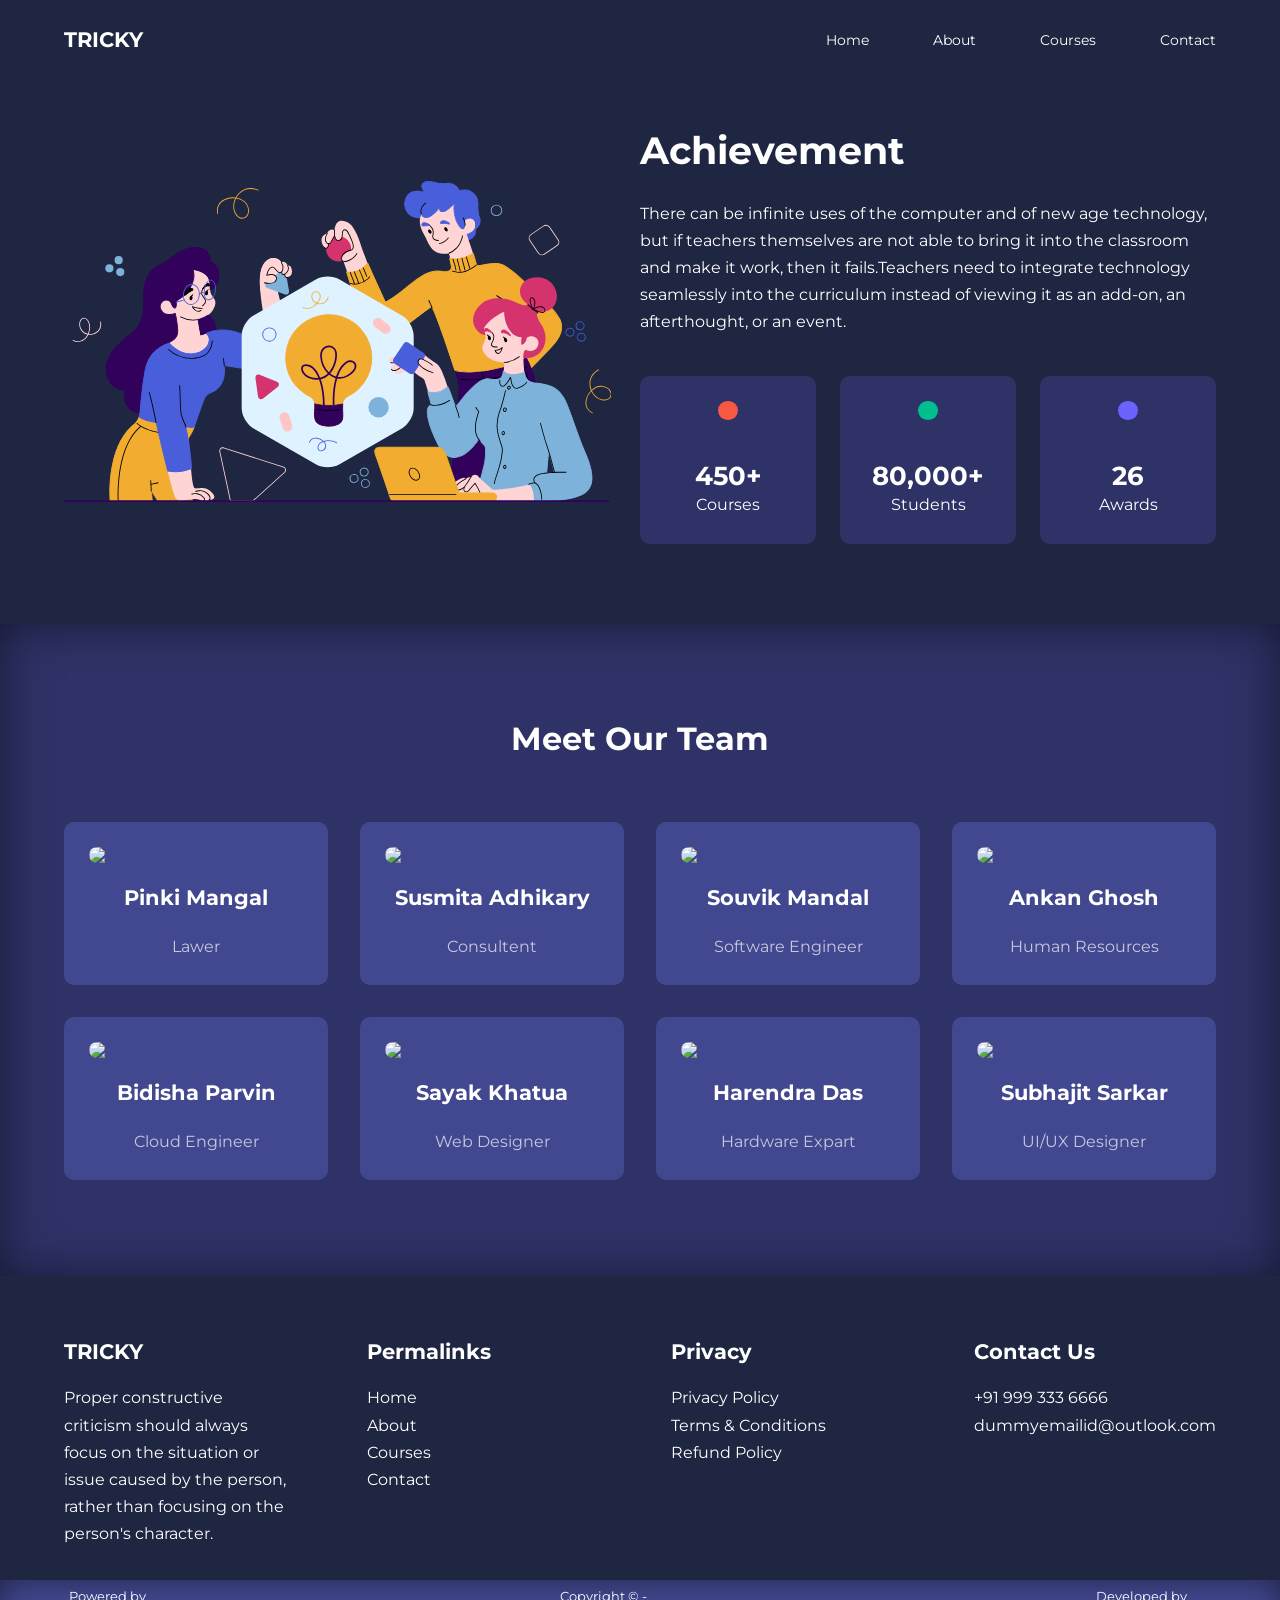
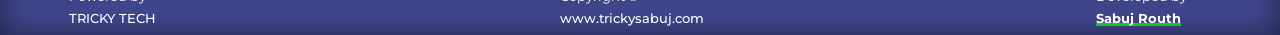
==== commit 534fff9a: "Adding About page" ====
--- a/about.html
+++ b/about.html
@@ -91,117 +91,117 @@
                 </div>
                 <div class="team_member-info">
                     <h4>Pinki Mangal</h4>
-                    <p>Expart Lawer</p>
-                </div>
-                <div class="team_member-socials">
-                    <a href="www.instagram.com" target="_blank"><i class="uil uil-instagram"></i></a>
-                    <a href="www.twitter.com" target="_blank"><i class="uil uil-twitter-alt"></i></a>
-                    <a href="www.linkdin.com" target="_blank"><i class="uil uil-linkedin-alt"></i></a>
-                </div>
-            </article>
-
-            <article class="team_member">
-                <div class="team_member-image">
-                    <img src="https://source.unsplash.com/mEZ3PoFGs_k/2400x2800">
-                </div>
-                <div class="team_member-info">
-                    <h4>Pinki Mangal</h4>
-                    <p>Expart Lawer</p>
-                </div>
-                <div class="team_member-socials">
-                    <a href="www.instagram.com" target="_blank"><i class="uil uil-instagram"></i></a>
-                    <a href="www.twitter.com" target="_blank"><i class="uil uil-twitter-alt"></i></a>
-                    <a href="www.linkdin.com" target="_blank"><i class="uil uil-linkedin-alt"></i></a>
-                </div>
-            </article>
-
-            <article class="team_member">
-                <div class="team_member-image">
-                    <img src="https://source.unsplash.com/mEZ3PoFGs_k/2400x2800">
-                </div>
-                <div class="team_member-info">
-                    <h4>Pinki Mangal</h4>
-                    <p>Expart Lawer</p>
-                </div>
-                <div class="team_member-socials">
-                    <a href="www.instagram.com" target="_blank"><i class="uil uil-instagram"></i></a>
-                    <a href="www.twitter.com" target="_blank"><i class="uil uil-twitter-alt"></i></a>
-                    <a href="www.linkdin.com" target="_blank"><i class="uil uil-linkedin-alt"></i></a>
-                </div>
-            </article>
-
-            <article class="team_member">
-                <div class="team_member-image">
-                    <img src="https://source.unsplash.com/mEZ3PoFGs_k/2400x2800">
-                </div>
-                <div class="team_member-info">
-                    <h4>Pinki Mangal</h4>
-                    <p>Expart Lawer</p>
-                </div>
-                <div class="team_member-socials">
-                    <a href="www.instagram.com" target="_blank"><i class="uil uil-instagram"></i></a>
-                    <a href="www.twitter.com" target="_blank"><i class="uil uil-twitter-alt"></i></a>
-                    <a href="www.linkdin.com" target="_blank"><i class="uil uil-linkedin-alt"></i></a>
-                </div>
-            </article>
-
-            <article class="team_member">
-                <div class="team_member-image">
-                    <img src="https://source.unsplash.com/mEZ3PoFGs_k/2400x2800">
-                </div>
-                <div class="team_member-info">
-                    <h4>Pinki Mangal</h4>
-                    <p>Expart Lawer</p>
-                </div>
-                <div class="team_member-socials">
-                    <a href="www.instagram.com" target="_blank"><i class="uil uil-instagram"></i></a>
-                    <a href="www.twitter.com" target="_blank"><i class="uil uil-twitter-alt"></i></a>
-                    <a href="www.linkdin.com" target="_blank"><i class="uil uil-linkedin-alt"></i></a>
-                </div>
-            </article>
-
-            <article class="team_member">
-                <div class="team_member-image">
-                    <img src="https://source.unsplash.com/mEZ3PoFGs_k/2400x2800">
-                </div>
-                <div class="team_member-info">
-                    <h4>Pinki Mangal</h4>
-                    <p>Expart Lawer</p>
-                </div>
-                <div class="team_member-socials">
-                    <a href="www.instagram.com" target="_blank"><i class="uil uil-instagram"></i></a>
-                    <a href="www.twitter.com" target="_blank"><i class="uil uil-twitter-alt"></i></a>
-                    <a href="www.linkdin.com" target="_blank"><i class="uil uil-linkedin-alt"></i></a>
-                </div>
-            </article>
-
-            <article class="team_member">
-                <div class="team_member-image">
-                    <img src="https://source.unsplash.com/mEZ3PoFGs_k/2400x2800">
-                </div>
-                <div class="team_member-info">
-                    <h4>Pinki Mangal</h4>
-                    <p>Expart Lawer</p>
-                </div>
-                <div class="team_member-socials">
-                    <a href="www.instagram.com" target="_blank"><i class="uil uil-instagram"></i></a>
-                    <a href="www.twitter.com" target="_blank"><i class="uil uil-twitter-alt"></i></a>
-                    <a href="www.linkdin.com" target="_blank"><i class="uil uil-linkedin-alt"></i></a>
-                </div>
-            </article>
-
-            <article class="team_member">
-                <div class="team_member-image">
-                    <img src="https://source.unsplash.com/mEZ3PoFGs_k/2400x2800">
-                </div>
-                <div class="team_member-info">
-                    <h4>Pinki Mangal</h4>
-                    <p>Expart Lawer</p>
-                </div>
-                <div class="team_member-socials">
-                    <a href="www.instagram.com" target="_blank"><i class="uil uil-instagram"></i></a>
-                    <a href="www.twitter.com" target="_blank"><i class="uil uil-twitter-alt"></i></a>
-                    <a href="www.linkdin.com" target="_blank"><i class="uil uil-linkedin-alt"></i></a>
+                    <p>Lawer</p>
+                </div>
+                <div class="team_member-socials">
+                    <a href="www.instagram.com" target="_blank"><i class="uil uil-instagram"></i></a>
+                    <a href="www.twitter.com" target="_blank"><i class="uil uil-twitter"></i></a>
+                    <a href="www.linkdin.com" target="_blank"><i class="uil uil-linkedin"></i></a>
+                </div>
+            </article>
+
+            <article class="team_member">
+                <div class="team_member-image">
+                    <img src="https://source.unsplash.com/CbMQcXoKW_U/2400x2800">
+                </div>
+                <div class="team_member-info">
+                    <h4>Susmita Adhikary</h4>
+                    <p>Consultent</p>
+                </div>
+                <div class="team_member-socials">
+                    <a href="www.instagram.com" target="_blank"><i class="uil uil-instagram"></i></a>
+                    <a href="www.twitter.com" target="_blank"><i class="uil uil-twitter"></i></a>
+                    <a href="www.linkdin.com" target="_blank"><i class="uil uil-linkedin"></i></a>
+                </div>
+            </article>
+
+            <article class="team_member">
+                <div class="team_member-image">
+                    <img src="https://source.unsplash.com/eIsNVhlPiak/2400x2800">
+                </div>
+                <div class="team_member-info">
+                    <h4>Souvik Mandal</h4>
+                    <p>Software Engineer</p>
+                </div>
+                <div class="team_member-socials">
+                    <a href="www.instagram.com" target="_blank"><i class="uil uil-instagram"></i></a>
+                    <a href="www.twitter.com" target="_blank"><i class="uil uil-twitter"></i></a>
+                    <a href="www.linkdin.com" target="_blank"><i class="uil uil-linkedin"></i></a>
+                </div>
+            </article>
+
+            <article class="team_member">
+                <div class="team_member-image">
+                    <img src="https://source.unsplash.com/9Opo40vWNaY/2400x2800">
+                </div>
+                <div class="team_member-info">
+                    <h4>Ankan Ghosh</h4>
+                    <p>Human Resources</p>
+                </div>
+                <div class="team_member-socials">
+                    <a href="www.instagram.com" target="_blank"><i class="uil uil-instagram"></i></a>
+                    <a href="www.twitter.com" target="_blank"><i class="uil uil-twitter"></i></a>
+                    <a href="www.linkdin.com" target="_blank"><i class="uil uil-linkedin"></i></a>
+                </div>
+            </article>
+
+            <article class="team_member">
+                <div class="team_member-image">
+                    <img src="https://source.unsplash.com/6JehMjbHWlY/2400x2800">
+                </div>
+                <div class="team_member-info">
+                    <h4>Bidisha Parvin</h4>
+                    <p>Cloud Engineer</p>
+                </div>
+                <div class="team_member-socials">
+                    <a href="www.instagram.com" target="_blank"><i class="uil uil-instagram"></i></a>
+                    <a href="www.twitter.com" target="_blank"><i class="uil uil-twitter"></i></a>
+                    <a href="www.linkdin.com" target="_blank"><i class="uil uil-linkedin"></i></a>
+                </div>
+            </article>
+
+            <article class="team_member">
+                <div class="team_member-image">
+                    <img src="https://source.unsplash.com/bYvCRHzsLrk/2400x2800">
+                </div>
+                <div class="team_member-info">
+                    <h4>Sayak Khatua</h4>
+                    <p>Web Designer</p>
+                </div>
+                <div class="team_member-socials">
+                    <a href="www.instagram.com" target="_blank"><i class="uil uil-instagram"></i></a>
+                    <a href="www.twitter.com" target="_blank"><i class="uil uil-twitter"></i></a>
+                    <a href="www.linkdin.com" target="_blank"><i class="uil uil-linkedin"></i></a>
+                </div>
+            </article>
+
+            <article class="team_member">
+                <div class="team_member-image">
+                    <img src="https://source.unsplash.com/ymo_yC_N_2o/2400x2800">
+                </div>
+                <div class="team_member-info">
+                    <h4>Harendra Das</h4>
+                    <p>Hardware Expart</p>
+                </div>
+                <div class="team_member-socials">
+                    <a href="www.instagram.com" target="_blank"><i class="uil uil-instagram"></i></a>
+                    <a href="www.twitter.com" target="_blank"><i class="uil uil-twitter"></i></a>
+                    <a href="www.linkdin.com" target="_blank"><i class="uil uil-linkedin"></i></a>
+                </div>
+            </article>
+
+            <article class="team_member">
+                <div class="team_member-image">
+                    <img src="https://source.unsplash.com/_M6gy9oHgII/2400x2800">
+                </div>
+                <div class="team_member-info">
+                    <h4>Subhajit Sarkar</h4>
+                    <p>UI/UX Designer</p>
+                </div>
+                <div class="team_member-socials">
+                    <a href="www.instagram.com" target="_blank"><i class="uil uil-instagram"></i></a>
+                    <a href="www.twitter.com" target="_blank"><i class="uil uil-twitter"></i></a>
+                    <a href="www.linkdin.com" target="_blank"><i class="uil uil-linkedin"></i></a>
                 </div>
             </article>
         </div>
@@ -247,8 +247,8 @@
             <div class="footer_4">
                 <h4>Contact Us</h4>
                 <div>
-                    <p><a href="tel:9002002468">+91 900 200 2468</a></p>
-                    <p><a href="mailto:debarshijana1998@gmail.com">debarshijana1998@gmail.com</a></p>
+                    <p><a href="tel:9993336666">+91 999 333 6666</a></p>
+                    <p><a href="mailto:dummyemailid@outlook.com">dummyemailid@outlook.com</a></p>
                 </div>
                 <ui class="footer_socials">
                     <li class="rotate_icon">
--- a/css/style.css
+++ b/css/style.css
@@ -425,7 +425,7 @@
     display: flex;
     margin: 0 5%;
     gap: 24rem;
-    
+
 }
 
 .font_weight {
@@ -611,6 +611,13 @@
     }
 }
 
+/* ============================================================================================================================================= */
+@media screen and (max-width: 960px) {
+    header {
+        height: 69vh;
+    }
+}
+
 /* ====================================MEDIA QUARIES (PHONES)==================================================================================== */
 
 @media screen and (max-width: 600px) {
--- a/css/about.css
+++ b/css/about.css
@@ -70,11 +70,12 @@
 
 .team_member {
     background: var(--color-bg2);
-    padding: 2rem;
+    padding: 1.5rem;
     border: 1px solid transparent;
     transition: var(--transition);
     position: relative;
     overflow: hidden;
+    border-radius: 10px;
 }
 
 .team_member:hover {
@@ -83,12 +84,13 @@
 }
 
 .team_member-image img {
-    filter: saturate(0);
+    /* filter: saturate(0); */
+    border-radius: 10px;
 }
 
-.team_member:hover img {
+/* .team_member:hover img {
     filter: saturate(1);
-}
+} */
 
 .team_member-info * {
     text-align: center;
@@ -115,8 +117,42 @@
     background: var(--color-primary);
     border-radius: 1rem 0 0 1rem;
     box-shadow: -2rem 0 2rem rgba(0, 0, 0, 0.3);
+    transition: var(--transition);
+}
+
+
+.team_member:hover .team_member-socials {
+    right: 0;
 }
 
 .team_member-socials a {
     padding: 1rem;
+}
+
+
+/* ==============================MEDIA QUARIES FOR 1024======================================= */
+
+@media screen and (max-width: 1024px) {
+    .about_achievements {
+        margin-top: 2rem;
+    }
+
+    .about_achievements-container {
+        grid-template-columns: 1fr;
+        gap: 4rem;
+    }
+
+    .about_achievements-left {
+        width: 80%;
+        margin: 0 auto;
+    }
+
+    .team_container {
+        grid-template-columns: repeat(3, 1fr);
+        gap: 1.5rem;
+    }
+
+    .team_member {
+        padding: 1rem;
+    }
 }
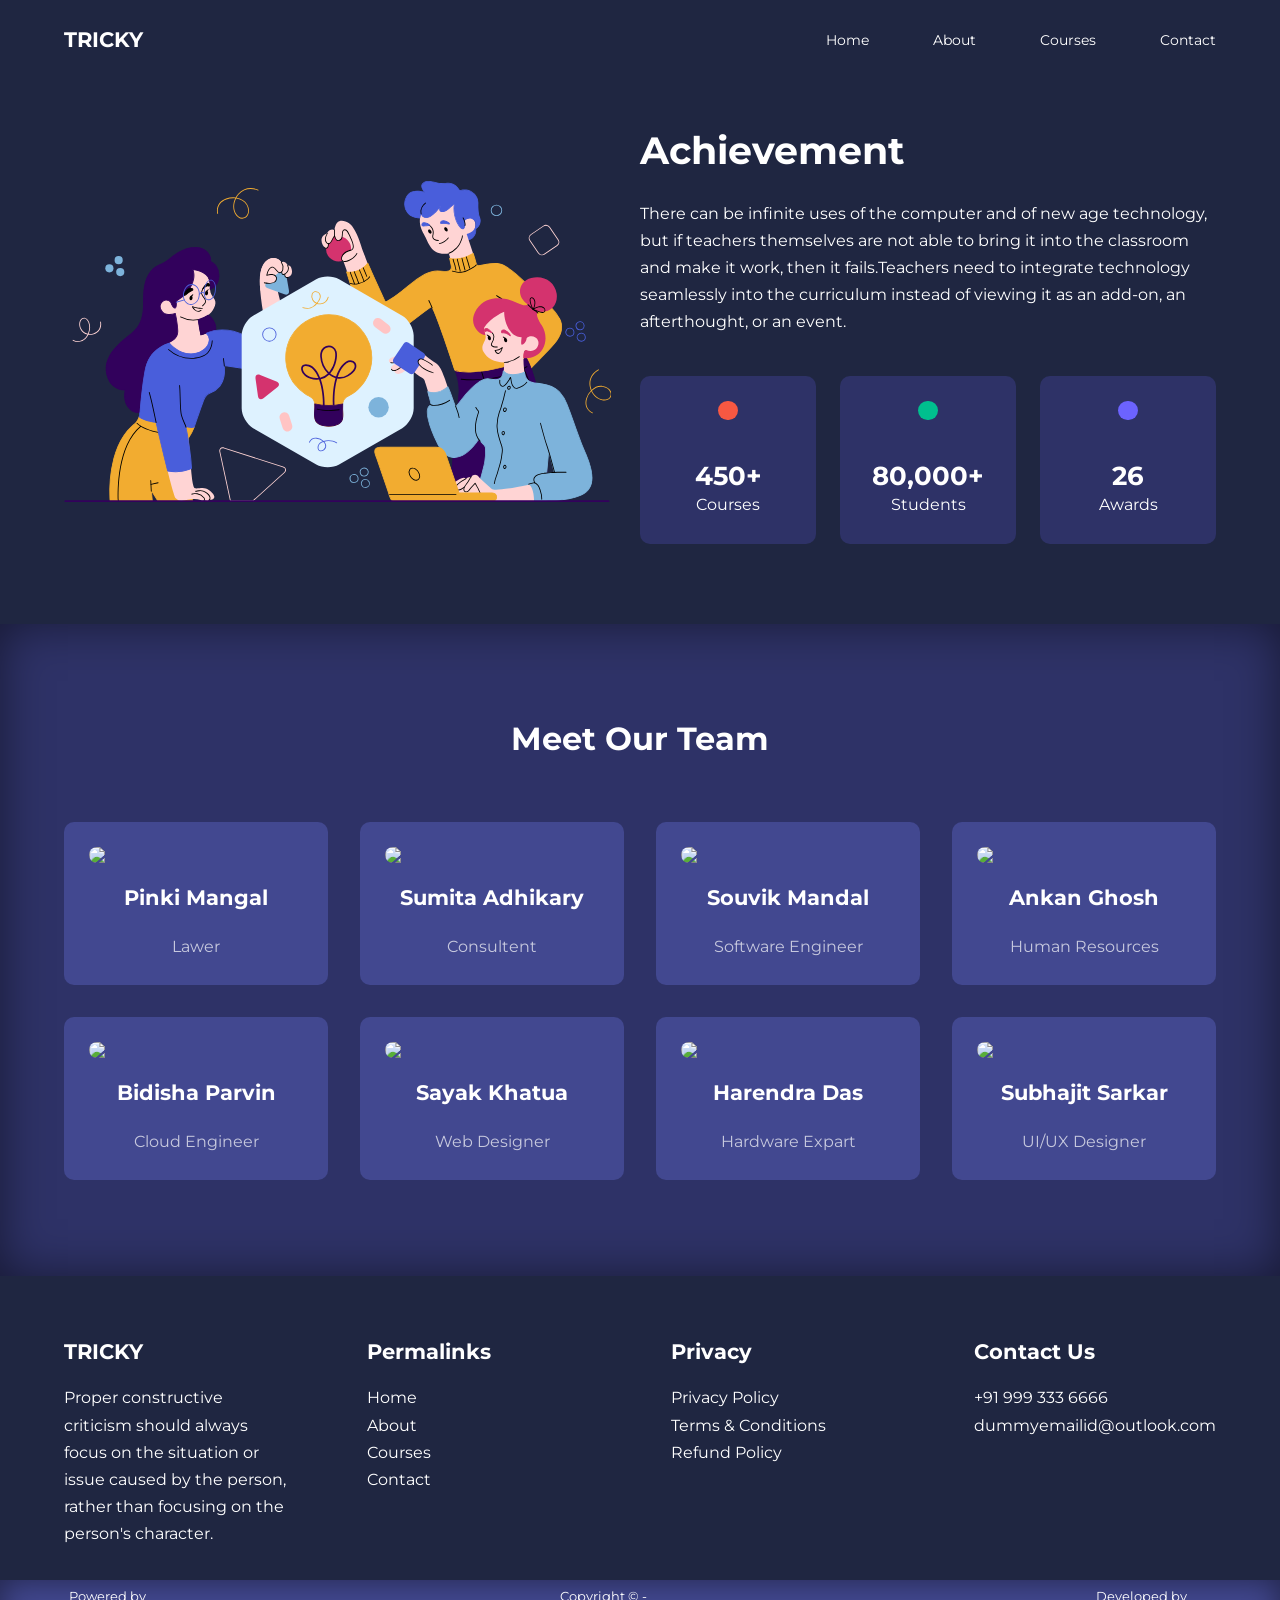
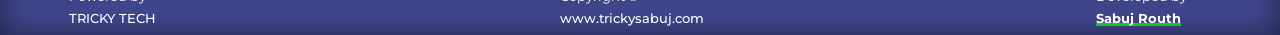
==== commit b45743d1: "Add courses page" ====
--- a/about.html
+++ b/about.html
@@ -105,7 +105,7 @@
                     <img src="https://source.unsplash.com/CbMQcXoKW_U/2400x2800">
                 </div>
                 <div class="team_member-info">
-                    <h4>Susmita Adhikary</h4>
+                    <h4>Sumita Adhikary</h4>
                     <p>Consultent</p>
                 </div>
                 <div class="team_member-socials">
@@ -206,7 +206,6 @@
             </article>
         </div>
     </section>
-
 
 
 
--- a/css/about.css
+++ b/css/about.css
@@ -84,13 +84,8 @@
 }
 
 .team_member-image img {
-    /* filter: saturate(0); */
     border-radius: 10px;
 }
-
-/* .team_member:hover img {
-    filter: saturate(1);
-} */
 
 .team_member-info * {
     text-align: center;
@@ -114,7 +109,7 @@
     right: -100%;
     display: flex;
     flex-direction: column;
-    background: var(--color-primary);
+    background: #00b3b3;
     border-radius: 1rem 0 0 1rem;
     box-shadow: -2rem 0 2rem rgba(0, 0, 0, 0.3);
     transition: var(--transition);
@@ -130,7 +125,7 @@
 }
 
 
-/* ==============================MEDIA QUARIES FOR 1024======================================= */
+/* ==============================MEDIA QUARIES FOR TABLET======================================= */
 
 @media screen and (max-width: 1024px) {
     .about_achievements {
@@ -155,4 +150,26 @@
     .team_member {
         padding: 1rem;
     }
+}
+
+/* ==============================MEDIA QUARIES FOR MOBILE======================================= */
+
+@media screen and (max-width: 600px) {
+    .achievements_cards {
+        grid-template-columns: 1fr 1fr;
+        gap: 0.7rem;
+    }
+
+    .team_container {
+        grid-template-columns: 1fr 1fr;
+        gap: 0.7rem;
+    }
+
+    .team_member {
+        padding: 0;
+    }
+
+    .team_member p {
+        margin-bottom: 1.5rem;
+    }
 }
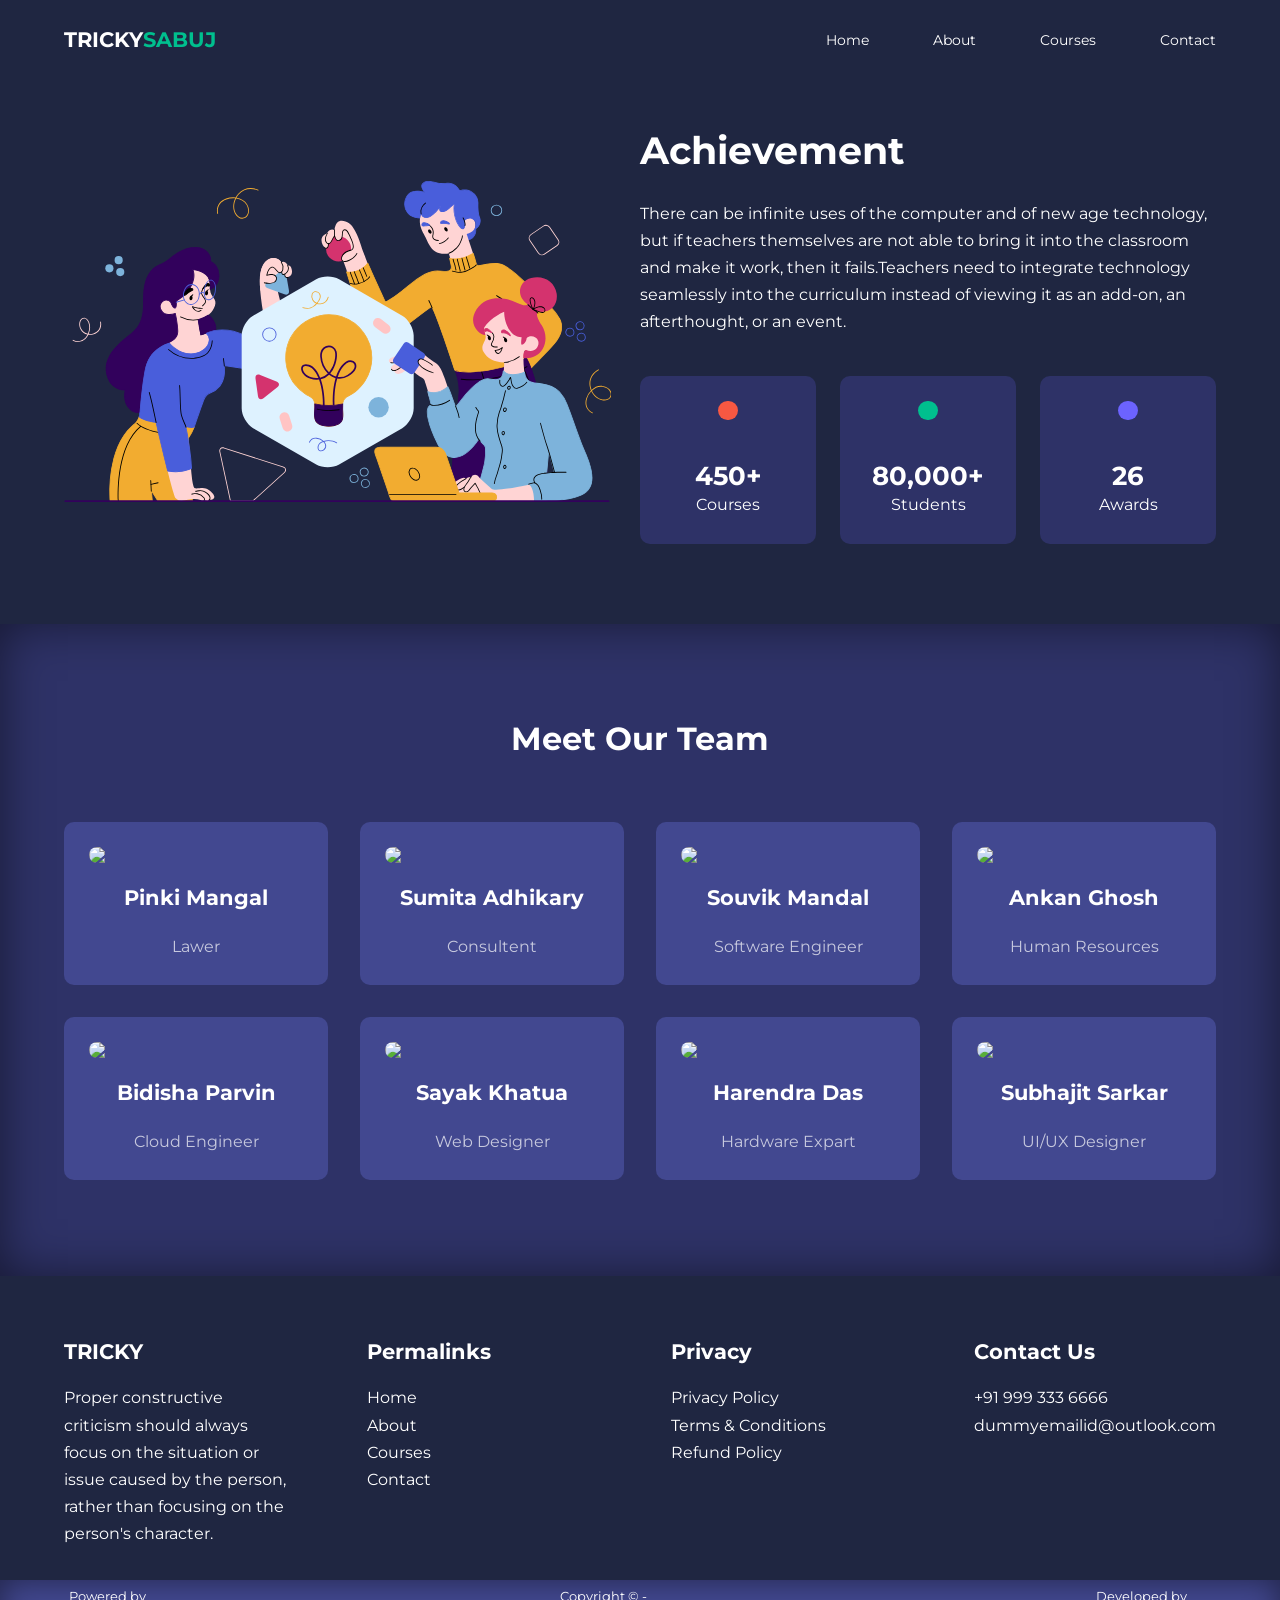
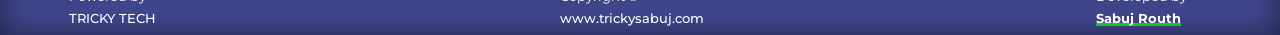
==== commit 5aca2c31: "add sabuj in web title" ====
--- a/about.html
+++ b/about.html
@@ -25,8 +25,9 @@
     <!-- Navbar -->
     <nav>
         <div class="container nav_container">
-            <a href="index.html">
+            <a class="test" href="index.html">
                 <h4>TRICKY</h4>
+                <h4 class="name_color">SABUJ</h4>
             </a>
             <ui class="nav_menu">
                 <li><a href="index.html">Home</a></li>
--- a/css/style.css
+++ b/css/style.css
@@ -84,7 +84,7 @@
     object-fit: cover;
 }
 
-/* ====================================Navbar Style Using CSS==================================== */
+/* Navbar Style Using CSS */
 .btn {
     display: inline-block;
     background: var(--color-white);
@@ -116,7 +116,15 @@
     z-index: 11;
 }
 
-/* ====================================Cahnge Navbar Styles on Scrolling Using Javascript==================================== */
+.test {
+    display: flex;
+}
+
+.name_color {
+    color: var(--color-success);
+}
+
+/* Change Navbar Styles on Scrolling Using Javascript */
 .window-scroll {
     background-color: var(--color-bg1);
     box-shadow: 0 1rem 2rem rgba(0, 0, 0, 0.3);
@@ -148,7 +156,7 @@
     color: var(--color-bg2);
 }
 
-/* ====================================Categories Style Using CSS==================================== */
+/* Header Style Using CSS */
 header {
     position: relative;
     top: 5rem;
@@ -169,7 +177,7 @@
     margin: 1rem 0 2.4rem;
 }
 
-/* ====================================Categories Style Using CSS==================================== */
+/* Categories Style Using CSS */
 .categories {
     background: var(--color-bg1);
     height: 33rem;
@@ -241,7 +249,7 @@
     font-size: 0.85rem;
 }
 
-/* ====================================Courses Style Using CSS==================================== */
+/* Courses Style Using CSS */
 .courses {
     margin-top: 10rem;
 }
@@ -279,7 +287,7 @@
     font-size: 0.9rem;
 }
 
-/* ====================================FAQs CSS==================================== */
+/* FAQs Style Using CSS */
 .faqs {
     background: var(--color-bg1);
     box-shadow: inset 0 0 3rem rgba(0, 0, 0, 0.5);
@@ -322,7 +330,7 @@
 }
 
 
-/* ====================================Testimonials style using css==================================== */
+/* Testimonials Style Using CSS */
 
 .testimonials_container {
     overflow-x: hidden;
@@ -371,7 +379,7 @@
     transform: rotate(45deg);
 }
 
-/* Footer style using css */
+/* Footer Style Using CSS */
 .footer {
     background: var(--color-bg1);
     padding-top: 5rem;
@@ -437,13 +445,9 @@
     box-shadow: inset 0 -3px 0 0 rgba(0, 255, 0, 0.70);
 }
 
-/* =====================================Media Quaries for TABLETS============================================================================== */
+/* Media Quaries for TABLETS */
 
 @media screen and (max-width: 1024px) {
-    /* body {
-        background: rgb(7, 159, 116);
-    } */
-
     .container {
         width: var(--container-width-md);
     }
@@ -464,7 +468,7 @@
         font-size: 1.2rem;
     }
 
-    /* ====================================NAVBAR==================================== */
+    /* NAVBAR Style Using CSS */
     nav button {
         display: inline-block;
         background: transparent;
@@ -535,7 +539,7 @@
 
     }
 
-    /* ====================================HEADER==================================== */
+    /* HEADER Style Using CSS */
 
     header {
         height: 52vh;
@@ -547,7 +551,7 @@
         padding-bottom: 3rem;
     }
 
-    /* ====================================CATEGORIES==================================== */
+    /* CATEGORIES Style Using CSS */
 
     .categories {
         height: auto;
@@ -562,7 +566,7 @@
         margin-right: 0;
     }
 
-    /* ====================================POPULAR COURSES==================================== */
+    /* POPULAR COURSES Style Using CSS */
 
     .courses {
         margin-top: 0;
@@ -572,7 +576,7 @@
         grid-template-columns: 1fr 1fr;
     }
 
-    /* ====================================FAQ==================================== */
+    /* FAQ Style Using CSS */
     .faqs_container {
         grid-template-columns: 1fr;
     }
@@ -597,7 +601,7 @@
         transform: rotate(45deg);
     }
 
-    /* ====================================FOOTER==================================== */
+    /* FOOTER Style Using CSS */
     .footer_container {
         grid-template-columns: 1fr 1fr;
         gap: 1rem 5rem;
@@ -611,27 +615,27 @@
     }
 }
 
-/* ============================================================================================================================================= */
+/* Media Quaries for 960px */
 @media screen and (max-width: 960px) {
     header {
         height: 69vh;
     }
 }
 
-/* ====================================MEDIA QUARIES (PHONES)==================================================================================== */
+/* Media Quaries for PHONES */
 
 @media screen and (max-width: 600px) {
     .container {
         width: var(--container-width-sm);
     }
 
-    /* ====================================NAV MENU==================================== */
+    /* NAV MENU Style Using CSS */
 
     .nav_menu {
         right: 3%;
     }
 
-    /* ====================================HEADER==================================== */
+    /* HEADER Style Using CSS */
     header {
         height: 100vh;
     }
@@ -646,16 +650,12 @@
         margin-bottom: 1.3rem;
     }
 
-    /* ====================================CATEGORIES==================================== */
+    /* CATEGORIES Style Using CSS */
     .categories_right {
         grid-template-columns: 1fr 1fr;
         gap: 0.7rem;
     }
 
-    /* .categories_left {
-        text-align: center;
-    } */
-
     .category {
         padding: 1rem;
         border-radius: 1rem;
@@ -666,7 +666,7 @@
         display: inline-block;
     }
 
-    /* ====================================COURSES==================================== */
+    /* COURSES Style Using CSS */
     .courses_container {
         grid-template-columns: 1fr;
     }
@@ -691,7 +691,7 @@
         transform: rotate(45deg);
     }
 
-    /* ====================================FOOTER==================================== */
+    /* FOOTER Style Using CSS */
     .footer_container {
         grid-template-columns: 1fr;
         text-align: center;
